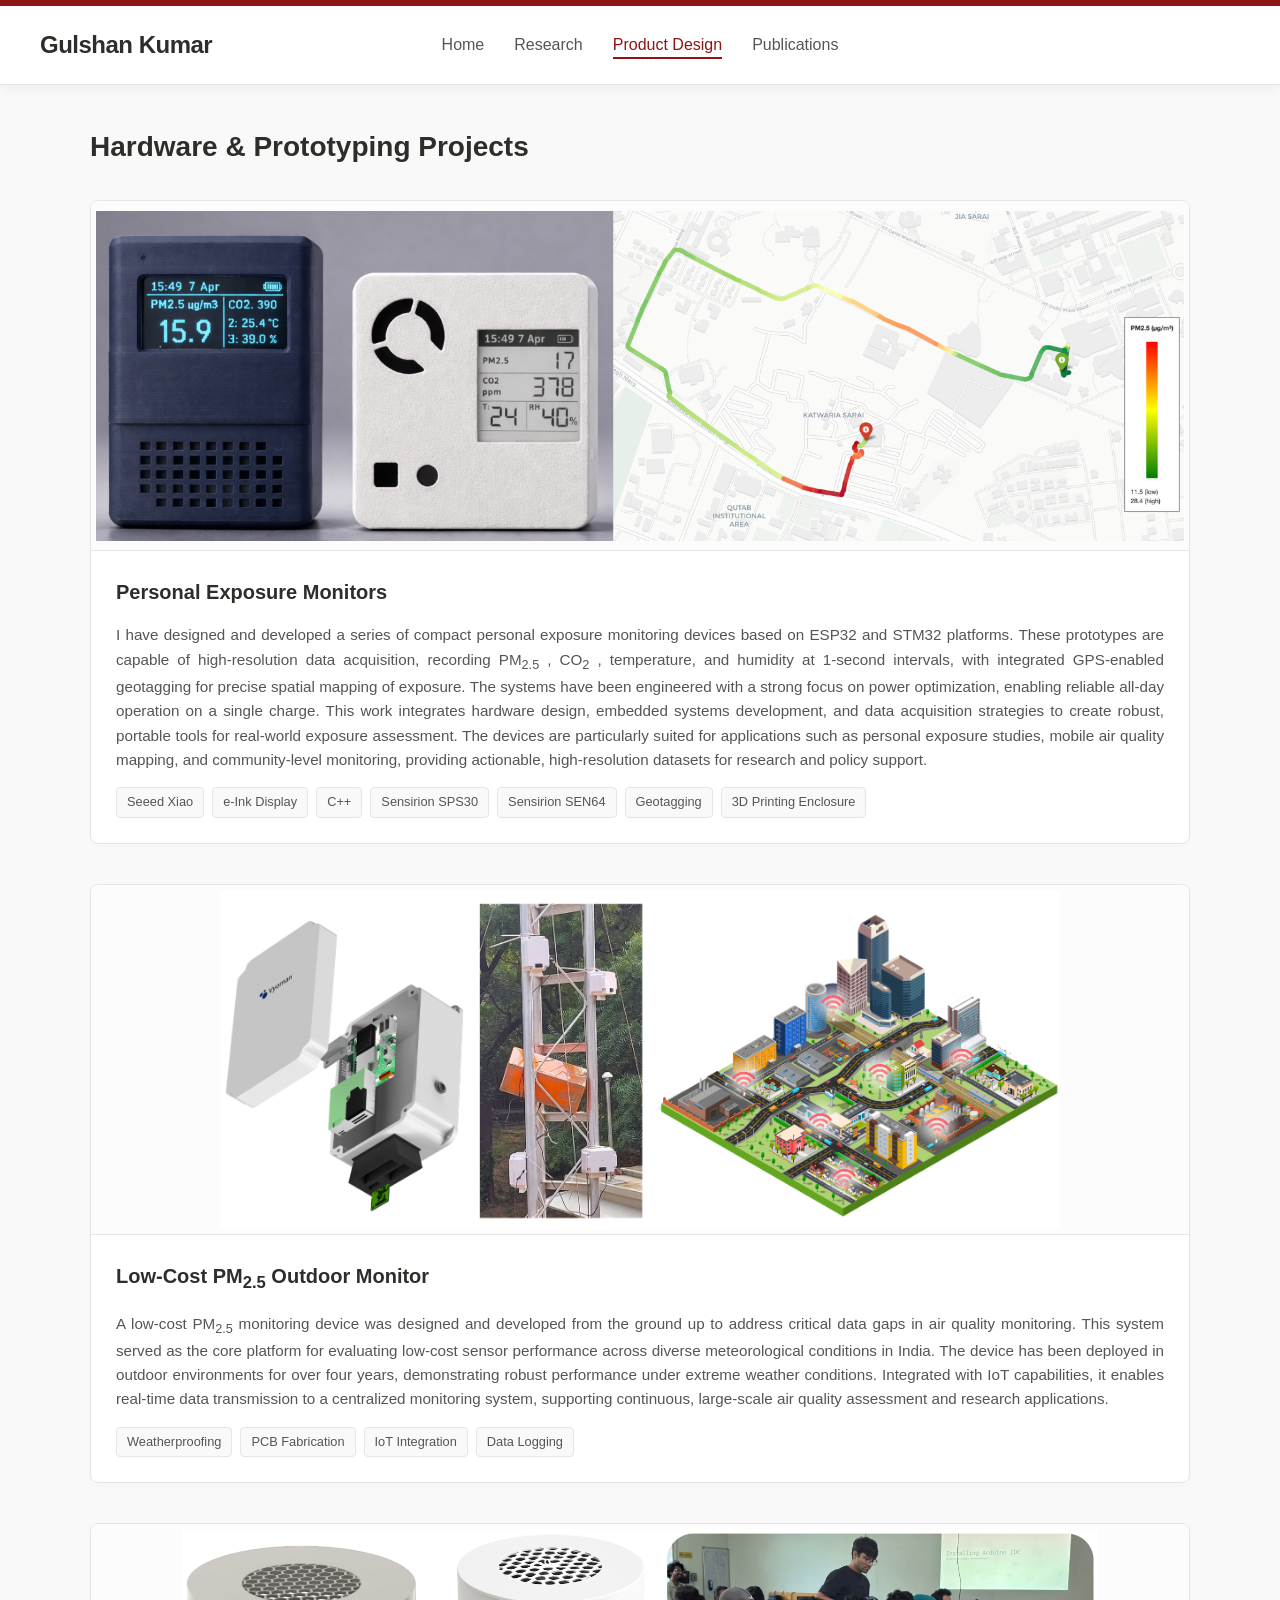
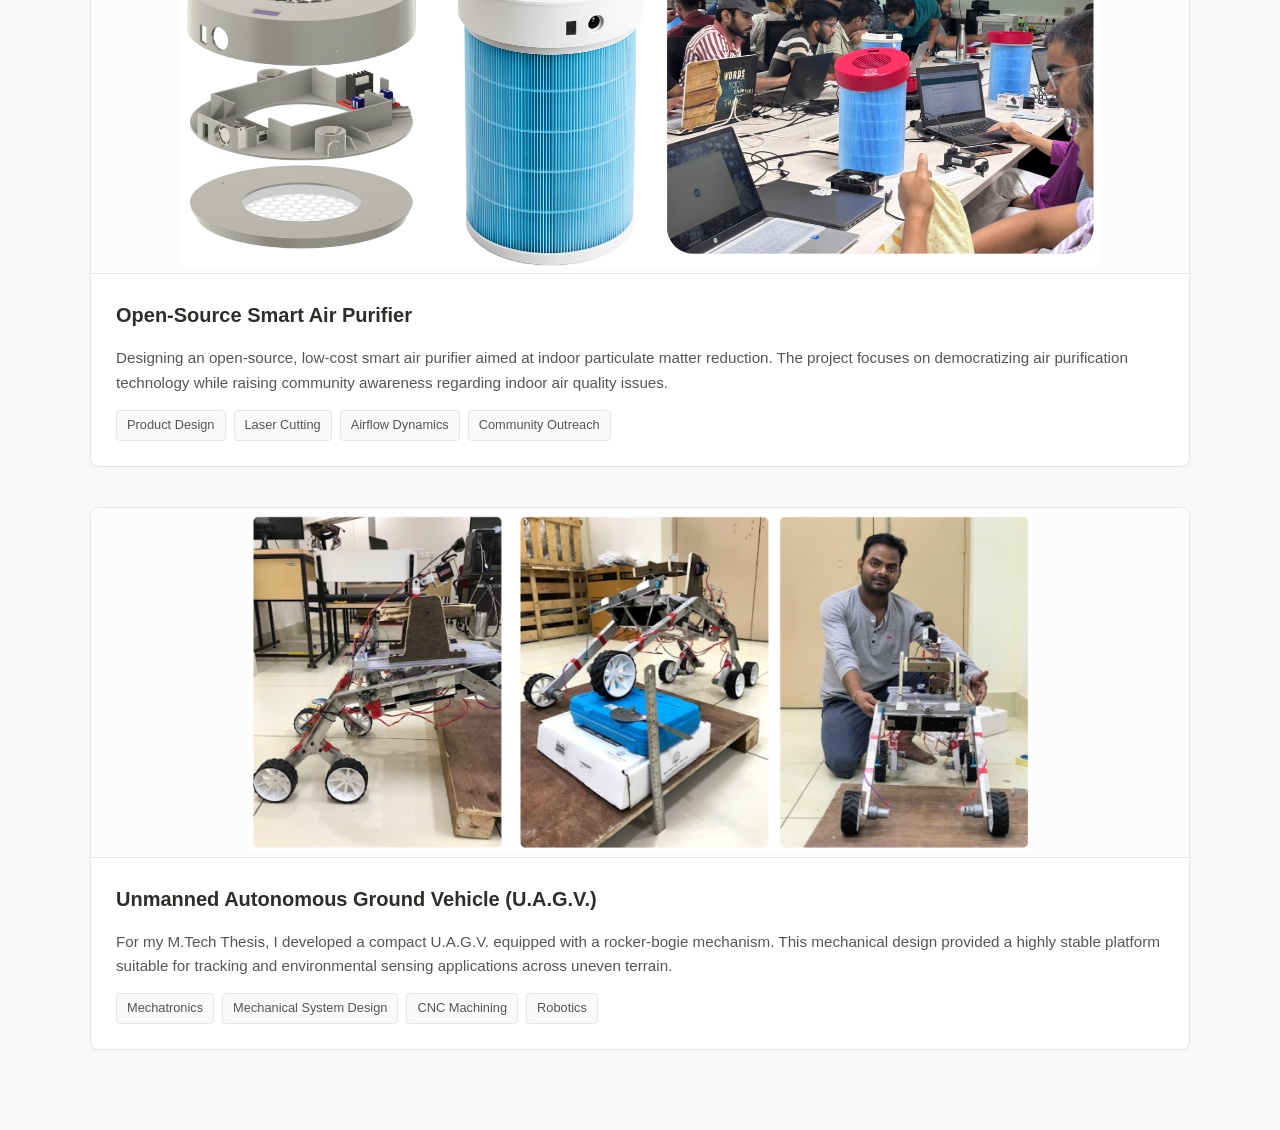
==== design.html @ d7b1f655 "web" ====
<!DOCTYPE html>
<html lang="en">
<head>
    <meta charset="UTF-8">
    <meta name="viewport" content="width=device-width, initial-scale=1.0">
    <title>Gulshan Kumar | Product Design</title>
    <style>
        /* Base Styles */
        :root {
            --primary-color: #8C1515;
            --text-main: #2e2d29;
            --text-muted: #555555;
            --bg-color: #f9f9f9;
            --border-color: #e5e5e5;
        }

        body {
            font-family: -apple-system, BlinkMacSystemFont, "Segoe UI", Roboto, "Helvetica Neue", Arial, sans-serif;
            line-height: 1.6;
            color: var(--text-main);
            background-color: var(--bg-color);
            margin: 0;
            padding: 0;
        }

        h1, h2, h3 { font-weight: 600; margin-top: 0; }
        a { color: var(--primary-color); text-decoration: none; }
        a:hover { text-decoration: underline; }

        /* Top Navigation Header */
        .site-header {
            background-color: #ffffff;
            border-top: 6px solid var(--primary-color);
            border-bottom: 1px solid var(--border-color);
            padding: 20px 40px;
            display: grid;
            grid-template-columns: 1fr auto 1fr;
            align-items: center;
            box-shadow: 0 4px 12px rgba(0,0,0,0.05);
            position: sticky;
            top: 0;
            z-index: 1000; 
        }

        .site-title {
            grid-column: 1;
            justify-self: start;
            font-size: 1.5rem;
            font-weight: 700;
            color: var(--text-main);
            text-decoration: none;
            letter-spacing: -0.5px;
        }

        .site-title:hover { text-decoration: none; color: var(--primary-color); }

        .site-nav {
            grid-column: 2;
            justify-self: center;
            display: flex;
            gap: 30px;
            list-style: none;
            margin: 0;
            padding: 0;
        }

        .site-nav a {
            color: var(--text-muted);
            font-weight: 500;
            text-decoration: none;
            font-size: 1rem;
            transition: color 0.2s ease;
            padding-bottom: 4px;
        }

        .site-nav a:hover, .site-nav a.active {
            color: var(--primary-color);
            text-decoration: none;
            border-bottom: 2px solid var(--primary-color);
        }

        /* Layout Container */
        .container {
            max-width: 1100px;
            margin: 40px auto;
            padding: 0 20px;
            display: flex;
            gap: 50px;
            align-items: flex-start;
        }

        /* Left Sidebar */
        .profile-sidebar {
            flex: 0 0 300px;
            background: #fff;
            padding: 30px;
            border-radius: 8px;
            box-shadow: 0 2px 10px rgba(0,0,0,0.05);
            position: sticky;
            top: 120px; 
        }

        .profile-image {
            width: 200px;
            height: 200px;
            border-radius: 50%;
            object-fit: cover;
            margin: 0 auto 20px;
            display: block;
            border: 4px solid var(--border-color);
        }

        .profile-name {
            font-size: 1.75rem;
            text-align: center;
            margin-bottom: 5px;
            color: var(--text-main);
            line-height: 1.2;
        }

        .profile-title {
            font-size: 0.95rem;
            text-align: center;
            color: var(--text-muted);
            margin-bottom: 20px;
            font-weight: 500;
        }

        .contact-info {
            border-top: 1px solid var(--border-color);
            padding-top: 20px;
            margin-top: 20px;
            font-size: 0.9rem;
            word-break: break-word;
        }

        .contact-item {
            margin-bottom: 12px;
            display: flex;
            align-items: flex-start;
            gap: 10px;
        }

        .contact-label { font-weight: 600; min-width: 65px; color: var(--text-main); }

        /* Right Content Area */
        .profile-content {
            flex: 1;
        }

        .section-title {
            font-size: 1.75rem;
            color: var(--text-main);
            margin-bottom: 30px;
        }

        /* Custom Design Portfolio Cards */
        .design-card {
            background: #fff;
            border: 1px solid var(--border-color);
            border-radius: 8px;
            overflow: hidden;
            margin-bottom: 40px;
            box-shadow: 0 2px 10px rgba(0,0,0,0.02);
            transition: transform 0.2s ease, box-shadow 0.2s ease;
        }

        .design-card:hover {
            transform: translateY(-2px);
            box-shadow: 0 6px 15px rgba(0,0,0,0.06);
        }

        .design-image {
            width: 100%;
            height: 350px;
            object-fit: cover;
            border-bottom: 1px solid var(--border-color);
            display: block;
        }

        .design-content {
            padding: 25px;
        }

        .design-title {
            font-size: 1.25rem;
            font-weight: 600;
            color: var(--text-main);
            margin-bottom: 10px;
        }

        .design-desc {
            font-size: 0.95rem;
            color: var(--text-muted);
            margin-bottom: 15px;
        }

        .design-tech-stack {
            display: flex;
            flex-wrap: wrap;
            gap: 8px;
        }

        .tech-tag {
            background-color: var(--bg-color);
            border: 1px solid var(--border-color);
            padding: 4px 10px;
            border-radius: 4px;
            font-size: 0.8rem;
            font-weight: 500;
            color: var(--text-muted);
        }

        /* Responsive Design */
        @media (max-width: 850px) {
            .site-header { display: flex; flex-direction: column; gap: 15px; padding: 20px; }
            .site-nav { flex-wrap: wrap; justify-content: center; gap: 15px; }
            .container { flex-direction: column; align-items: center; margin-top: 20px; }
            .profile-sidebar { flex: none; width: 100%; max-width: 500px; position: static; box-sizing: border-box; }
            .profile-content { width: 100%; box-sizing: border-box; }
            .design-image { height: 250px; }
        }
        .design-image {
            width: 100%;
            height: 350px; 
            object-fit: contain; /* <-- This is the magic fix! */
            background-color: #fcfcfc; /* Optional: adds a very subtle gray background behind the render */
            border-bottom: 1px solid var(--border-color);
            display: block;
            padding: 5px; /* Optional: gives the render some breathing room from the edges */
            box-sizing: border-box; /* Ensures padding doesn't break the width */
        }
    </style>
</head>
<body>

    <header class="site-header">
        <a href="index.html" class="site-title">Gulshan Kumar</a>
        <ul class="site-nav">
            <li><a href="index.html">Home</a></li>
            <li><a href="research.html">Research</a></li>
            <li><a href="design.html" class="active">Product Design</a></li>
            <li><a href="publications.html">Publications</a></li>
        </ul>
    </header>

    <div class="container">
        <!-- <aside class="profile-sidebar">
            <img src="https://via.placeholder.com/200" alt="Gulshan Kumar" class="profile-image">
            <h1 class="profile-name">Gulshan Kumar</h1>
            <div class="profile-title">Ph.D. Candidate (Thesis Submitted)<br>Department of Design, IIT Delhi</div>
            <div class="contact-info">
                <div class="contact-item">
                    <span class="contact-label">Email 1:</span>
                    <span><a href="mailto:Gulshan.kumar@design.iitd.ac.in">Gulshan.kumar@design.iitd.ac.in</a></span>
                </div>
                <div class="contact-item">
                    <span class="contact-label">Email 2:</span>
                    <span><a href="mailto:gulshanera@gmail.com">gulshanera@gmail.com</a></span>
                </div>
                <div class="contact-item">
                    <span class="contact-label">Website:</span>
                    <span><a href="https://gulshanera.in">gulshanera.in</a></span>
                </div>
            </div>
        </aside> -->

        <main class="profile-content">
            <h2 class="section-title">Hardware & Prototyping Projects</h2>

            <article class="design-card">
                <img src="assets/image/pem_track.png" alt="Personal Exposure Monitors" class="design-image">
                <div class="design-content">
                    <h3 class="design-title">Personal Exposure Monitors</h3>
                    <p style="text-align: justify;" class="design-desc">I have designed and developed a series of compact personal exposure monitoring devices based on ESP32 and STM32 platforms. These prototypes are capable of high-resolution data acquisition, recording PM<sub>2.5</sub> , CO<sub>2</sub> , temperature, and humidity at 1-second intervals, with integrated GPS-enabled geotagging for precise spatial mapping of exposure. The systems have been engineered with a strong focus on power optimization, enabling reliable all-day operation on a single charge. This work integrates hardware design, embedded systems development, and data acquisition strategies to create robust, portable tools for real-world exposure assessment. The devices are particularly suited for applications such as personal exposure studies, mobile air quality mapping, and community-level monitoring, providing actionable, high-resolution datasets for research and policy support.</p>
                    <div class="design-tech-stack">
                        <span class="tech-tag">Seeed Xiao</span>
                        <span class="tech-tag">e-Ink Display</span>
                        <span class="tech-tag">C++</span>
                        <span class="tech-tag">Sensirion SPS30</span>
                        <span class="tech-tag">Sensirion SEN64</span>
                        <span class="tech-tag">Geotagging</span>
                        <span class="tech-tag">3D Printing Enclosure</span>
                    </div>
                </div>
            </article>

            <article class="design-card">
                <img src="assets/image/outdoor monitor.png" alt="Outdoor PM2.5 Monitor" class="design-image">
                <div class="design-content">
                    <h3 class="design-title"> Low-Cost PM<sub>2.5</sub> Outdoor Monitor</h3>
                    <p style="text-align: justify;" class="design-desc">A low-cost PM<sub>2.5</sub> monitoring device was designed and developed from the ground up to address critical data gaps in air quality monitoring. This system served as the core platform for evaluating low-cost sensor performance across diverse meteorological conditions in India. The device has been deployed in outdoor environments for over four years, demonstrating robust performance under extreme weather conditions. Integrated with IoT capabilities, it enables real-time data transmission to a centralized monitoring system, supporting continuous, large-scale air quality assessment and research applications.</p>
                    <div class="design-tech-stack">
                        <span class="tech-tag">Weatherproofing</span>
                        <span class="tech-tag">PCB Fabrication</span>
                        <span class="tech-tag">IoT Integration</span>
                        <span class="tech-tag">Data Logging</span>
                    </div>
                </div>
            </article>

            <article class="design-card">
                <img src="assets/image/air purifier.png" alt="DIY Smart Air Purifier" class="design-image">
                <div class="design-content">
                    <h3 class="design-title">Open-Source Smart Air Purifier</h3>
                    <p class="design-desc">Designing an open-source, low-cost smart air purifier aimed at indoor particulate matter reduction. The project focuses on democratizing air purification technology while raising community awareness regarding indoor air quality issues.</p>
                    <div class="design-tech-stack">
                        <span class="tech-tag">Product Design</span>
                        <span class="tech-tag">Laser Cutting</span>
                        <span class="tech-tag">Airflow Dynamics</span>
                        <span class="tech-tag">Community Outreach</span>
                    </div>
                </div>
            </article>

            <article class="design-card">
                <img src="assets/image/uagv.png" alt="UAGV Prototype" class="design-image">
                <div class="design-content">
                    <h3 class="design-title">Unmanned Autonomous Ground Vehicle (U.A.G.V.)</h3>
                    <p class="design-desc">For my M.Tech Thesis, I developed a compact U.A.G.V. equipped with a rocker-bogie mechanism. This mechanical design provided a highly stable platform suitable for tracking and environmental sensing applications across uneven terrain.</p>
                    <div class="design-tech-stack">
                        <span class="tech-tag">Mechatronics</span>
                        <span class="tech-tag">Mechanical System Design</span>
                        <span class="tech-tag">CNC Machining</span>
                        <span class="tech-tag">Robotics</span>
                    </div>
                </div>
            </article>

        </main>
    </div>
</body>
</html>
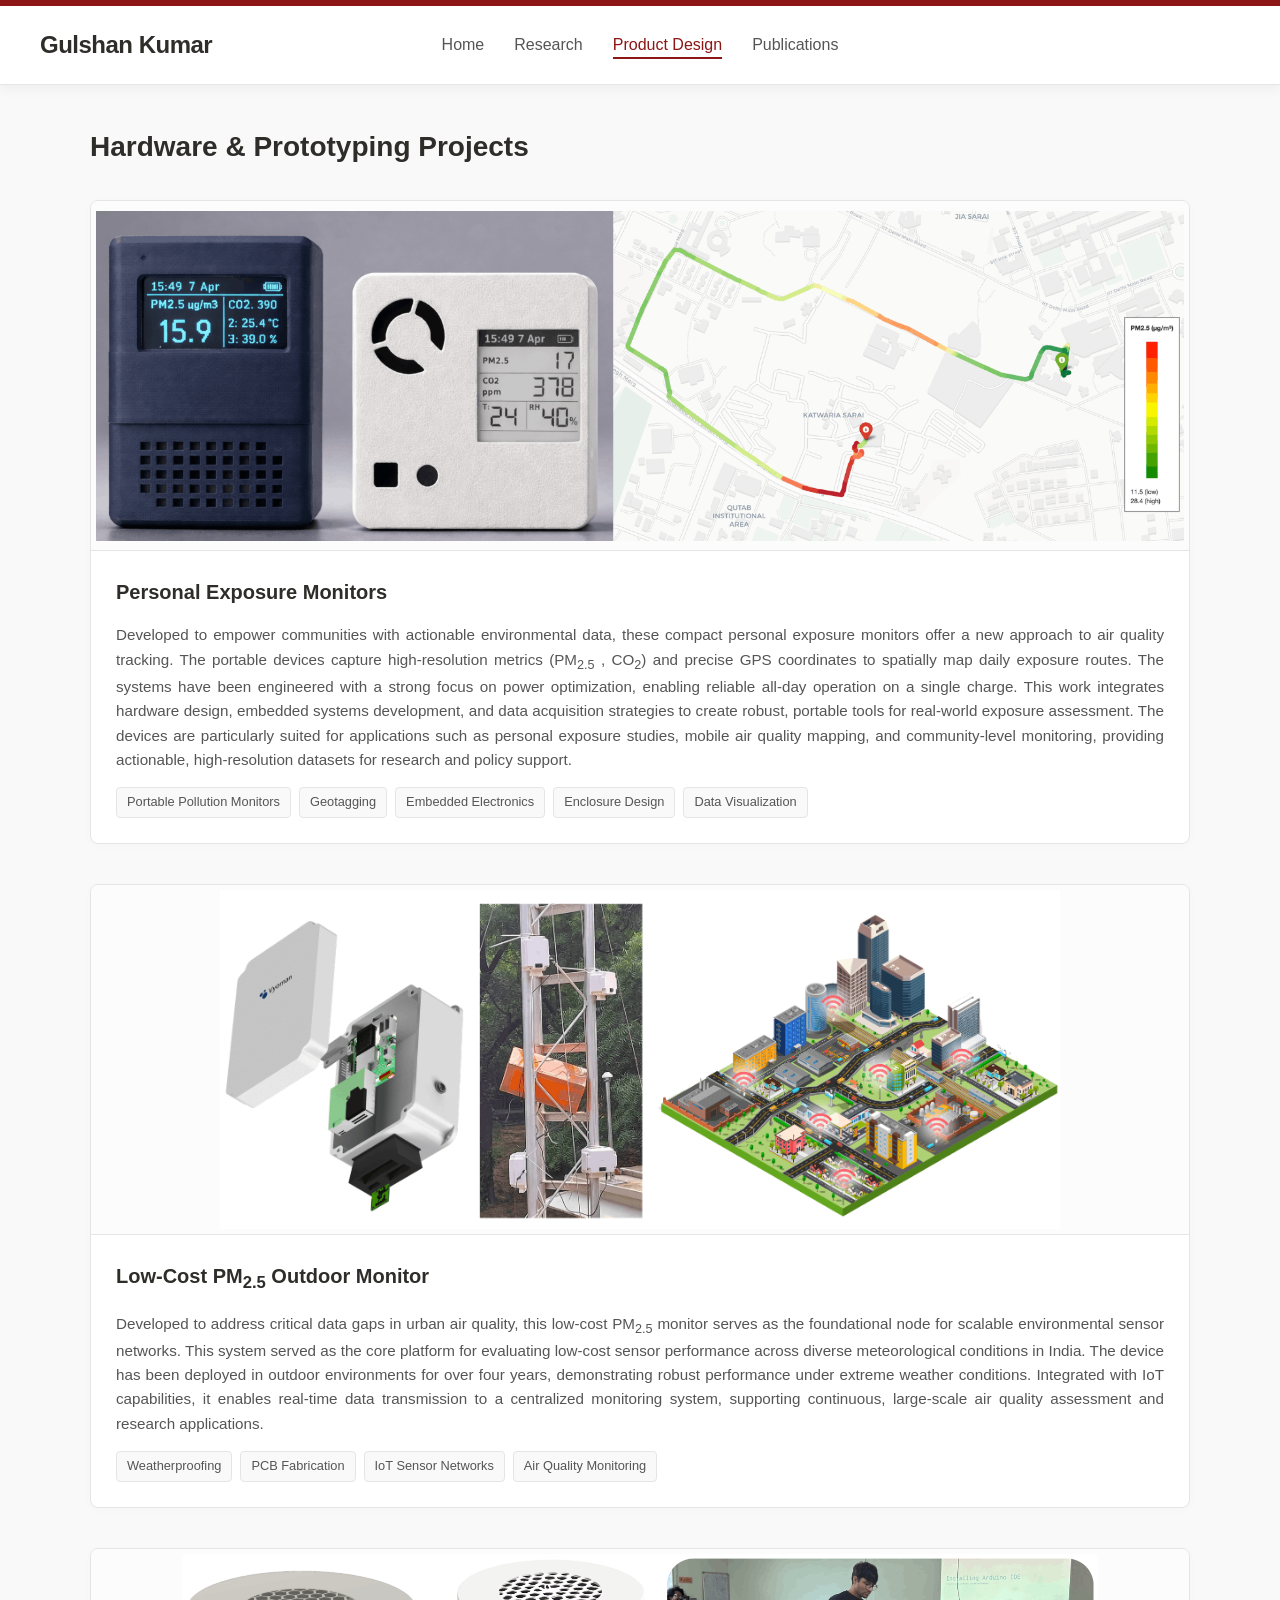
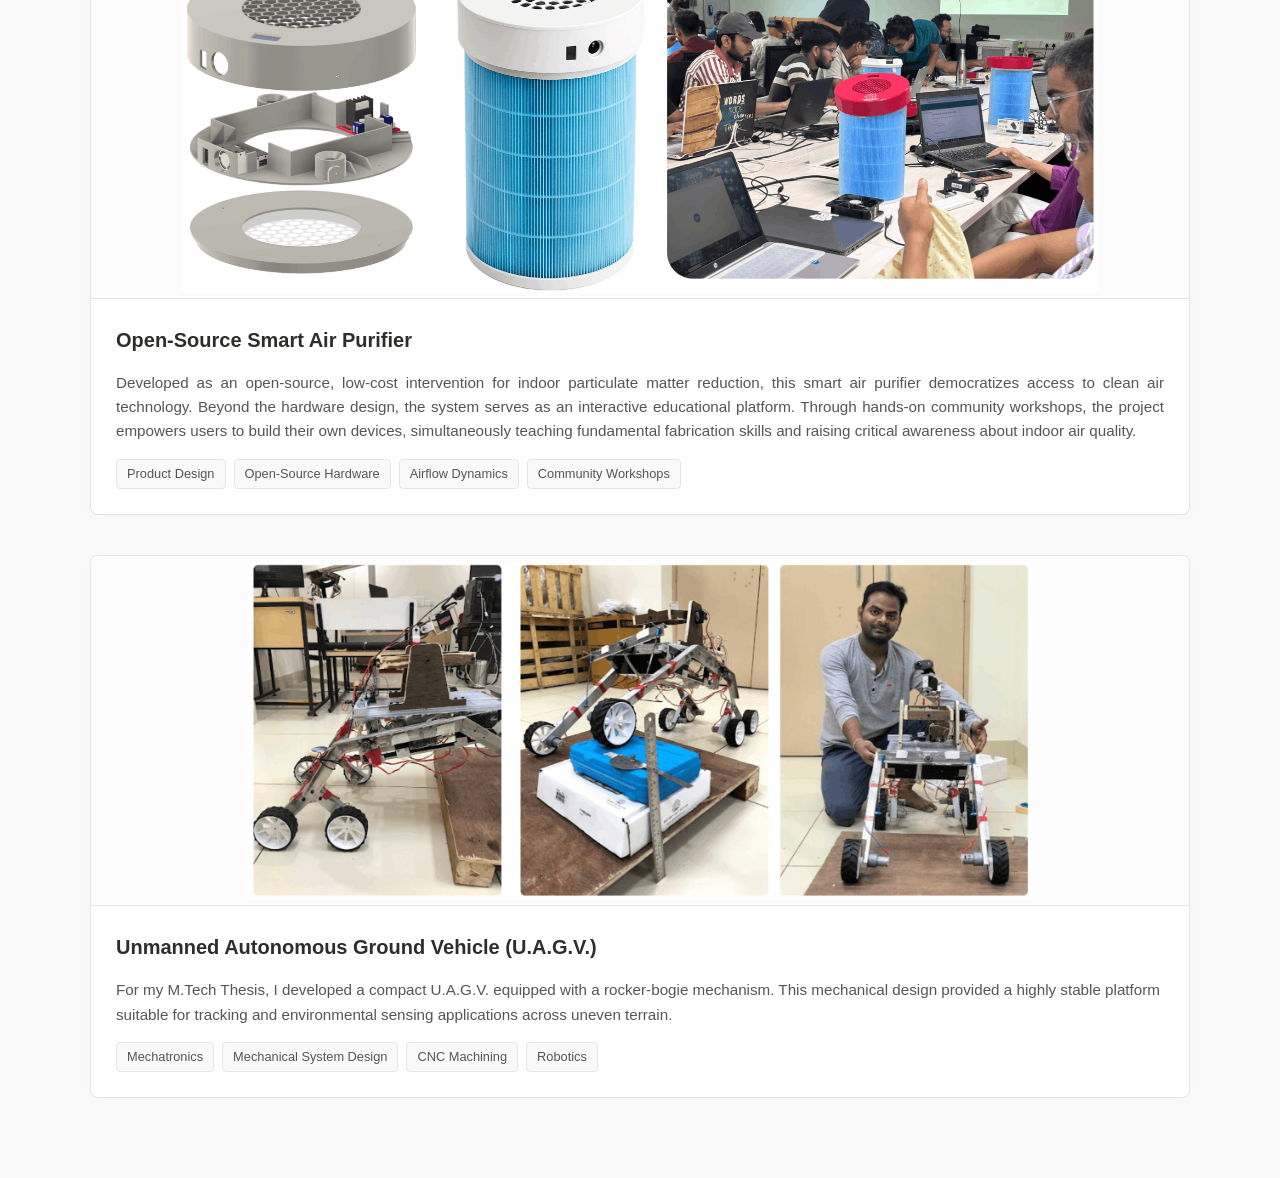
==== commit 865337f5: "update" ====
--- a/design.html
+++ b/design.html
@@ -272,15 +272,18 @@
                 <img src="assets/image/pem_track.png" alt="Personal Exposure Monitors" class="design-image">
                 <div class="design-content">
                     <h3 class="design-title">Personal Exposure Monitors</h3>
-                    <p style="text-align: justify;" class="design-desc">I have designed and developed a series of compact personal exposure monitoring devices based on ESP32 and STM32 platforms. These prototypes are capable of high-resolution data acquisition, recording PM<sub>2.5</sub> , CO<sub>2</sub> , temperature, and humidity at 1-second intervals, with integrated GPS-enabled geotagging for precise spatial mapping of exposure. The systems have been engineered with a strong focus on power optimization, enabling reliable all-day operation on a single charge. This work integrates hardware design, embedded systems development, and data acquisition strategies to create robust, portable tools for real-world exposure assessment. The devices are particularly suited for applications such as personal exposure studies, mobile air quality mapping, and community-level monitoring, providing actionable, high-resolution datasets for research and policy support.</p>
+                    <p style="text-align: justify;" class="design-desc">Developed to empower communities with actionable environmental data, these compact personal exposure monitors offer a new approach to air quality tracking. The portable devices capture high-resolution metrics (PM<sub>2.5</sub> , CO<sub>2</sub>) and precise GPS coordinates to spatially map daily exposure routes. The systems have been engineered with a strong focus on power optimization, enabling reliable all-day operation on a single charge. This work integrates hardware design, embedded systems development, and data acquisition strategies to create robust, portable tools for real-world exposure assessment. The devices are particularly suited for applications such as personal exposure studies, mobile air quality mapping, and community-level monitoring, providing actionable, high-resolution datasets for research and policy support.</p>
                     <div class="design-tech-stack">
-                        <span class="tech-tag">Seeed Xiao</span>
-                        <span class="tech-tag">e-Ink Display</span>
-                        <span class="tech-tag">C++</span>
-                        <span class="tech-tag">Sensirion SPS30</span>
-                        <span class="tech-tag">Sensirion SEN64</span>
+                        <!-- <span class="tech-tag">Seeed Xiao</span> -->
+                        <!-- <span class="tech-tag">e-Ink Display</span> -->
+                        <!-- <span class="tech-tag">C++</span> -->
+                        <!-- <span class="tech-tag">Sensirion SPS30</span>
+                        <span class="tech-tag">Sensirion SEN64</span> -->
+                        <span class="tech-tag">Portable Pollution Monitors</span>
                         <span class="tech-tag">Geotagging</span>
-                        <span class="tech-tag">3D Printing Enclosure</span>
+                        <span class="tech-tag">Embedded Electronics</span>
+                        <span class="tech-tag">Enclosure Design</span>
+                        <span class="tech-tag">Data Visualization</span>
                     </div>
                 </div>
             </article>
@@ -289,12 +292,12 @@
                 <img src="assets/image/outdoor monitor.png" alt="Outdoor PM2.5 Monitor" class="design-image">
                 <div class="design-content">
                     <h3 class="design-title"> Low-Cost PM<sub>2.5</sub> Outdoor Monitor</h3>
-                    <p style="text-align: justify;" class="design-desc">A low-cost PM<sub>2.5</sub> monitoring device was designed and developed from the ground up to address critical data gaps in air quality monitoring. This system served as the core platform for evaluating low-cost sensor performance across diverse meteorological conditions in India. The device has been deployed in outdoor environments for over four years, demonstrating robust performance under extreme weather conditions. Integrated with IoT capabilities, it enables real-time data transmission to a centralized monitoring system, supporting continuous, large-scale air quality assessment and research applications.</p>
+                    <p style="text-align: justify;" class="design-desc">Developed to address critical data gaps in urban air quality, this low-cost PM<sub>2.5</sub> monitor serves as the foundational node for scalable environmental sensor networks. This system served as the core platform for evaluating low-cost sensor performance across diverse meteorological conditions in India. The device has been deployed in outdoor environments for over four years, demonstrating robust performance under extreme weather conditions. Integrated with IoT capabilities, it enables real-time data transmission to a centralized monitoring system, supporting continuous, large-scale air quality assessment and research applications.</p>
                     <div class="design-tech-stack">
                         <span class="tech-tag">Weatherproofing</span>
                         <span class="tech-tag">PCB Fabrication</span>
-                        <span class="tech-tag">IoT Integration</span>
-                        <span class="tech-tag">Data Logging</span>
+                        <span class="tech-tag">IoT Sensor Networks</span>
+                        <span class="tech-tag">Air Quality Monitoring</span>
                     </div>
                 </div>
             </article>
@@ -303,12 +306,12 @@
                 <img src="assets/image/air purifier.png" alt="DIY Smart Air Purifier" class="design-image">
                 <div class="design-content">
                     <h3 class="design-title">Open-Source Smart Air Purifier</h3>
-                    <p class="design-desc">Designing an open-source, low-cost smart air purifier aimed at indoor particulate matter reduction. The project focuses on democratizing air purification technology while raising community awareness regarding indoor air quality issues.</p>
+                    <p style="text-align: justify;" class="design-desc">Developed as an open-source, low-cost intervention for indoor particulate matter reduction, this smart air purifier democratizes access to clean air technology. Beyond the hardware design, the system serves as an interactive educational platform. Through hands-on community workshops, the project empowers users to build their own devices, simultaneously teaching fundamental fabrication skills and raising critical awareness about indoor air quality.</p>
                     <div class="design-tech-stack">
                         <span class="tech-tag">Product Design</span>
-                        <span class="tech-tag">Laser Cutting</span>
+                        <span class="tech-tag">Open-Source Hardware</span>
                         <span class="tech-tag">Airflow Dynamics</span>
-                        <span class="tech-tag">Community Outreach</span>
+                        <span class="tech-tag">Community Workshops</span>
                     </div>
                 </div>
             </article>
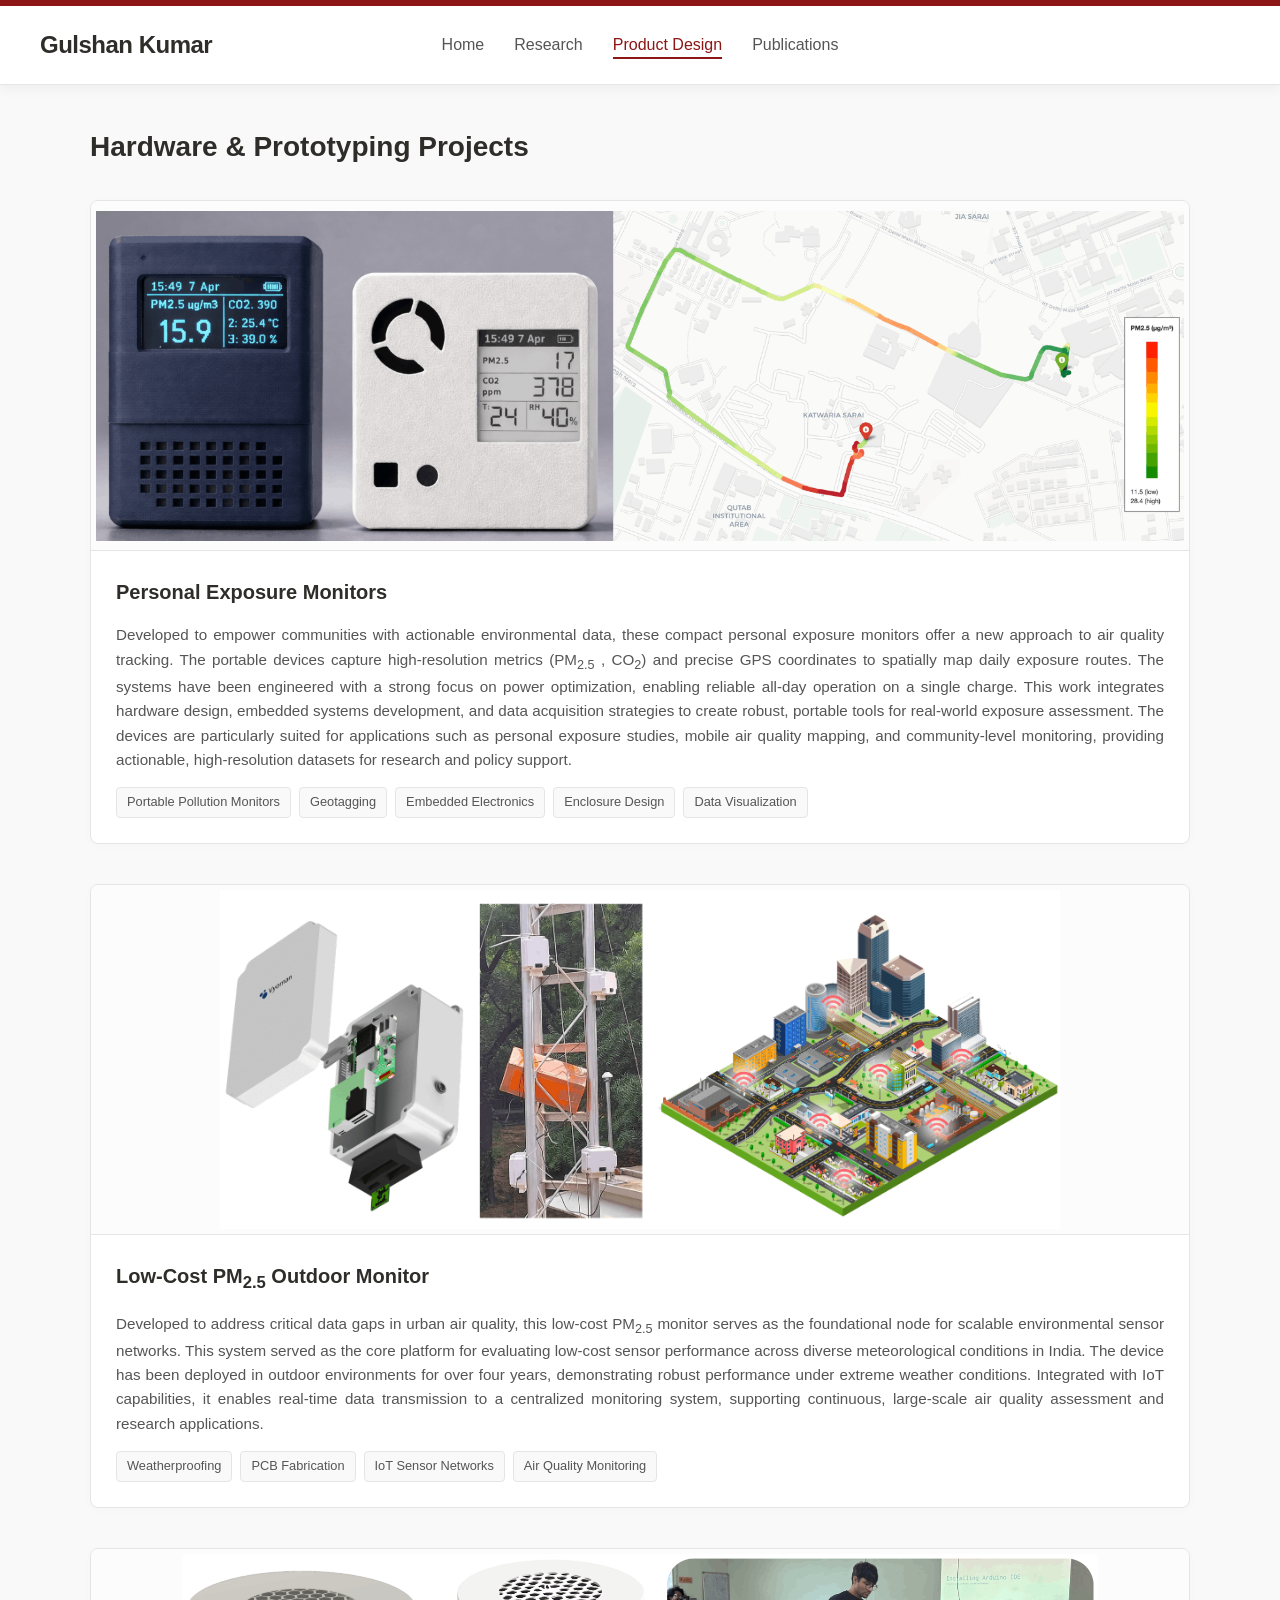
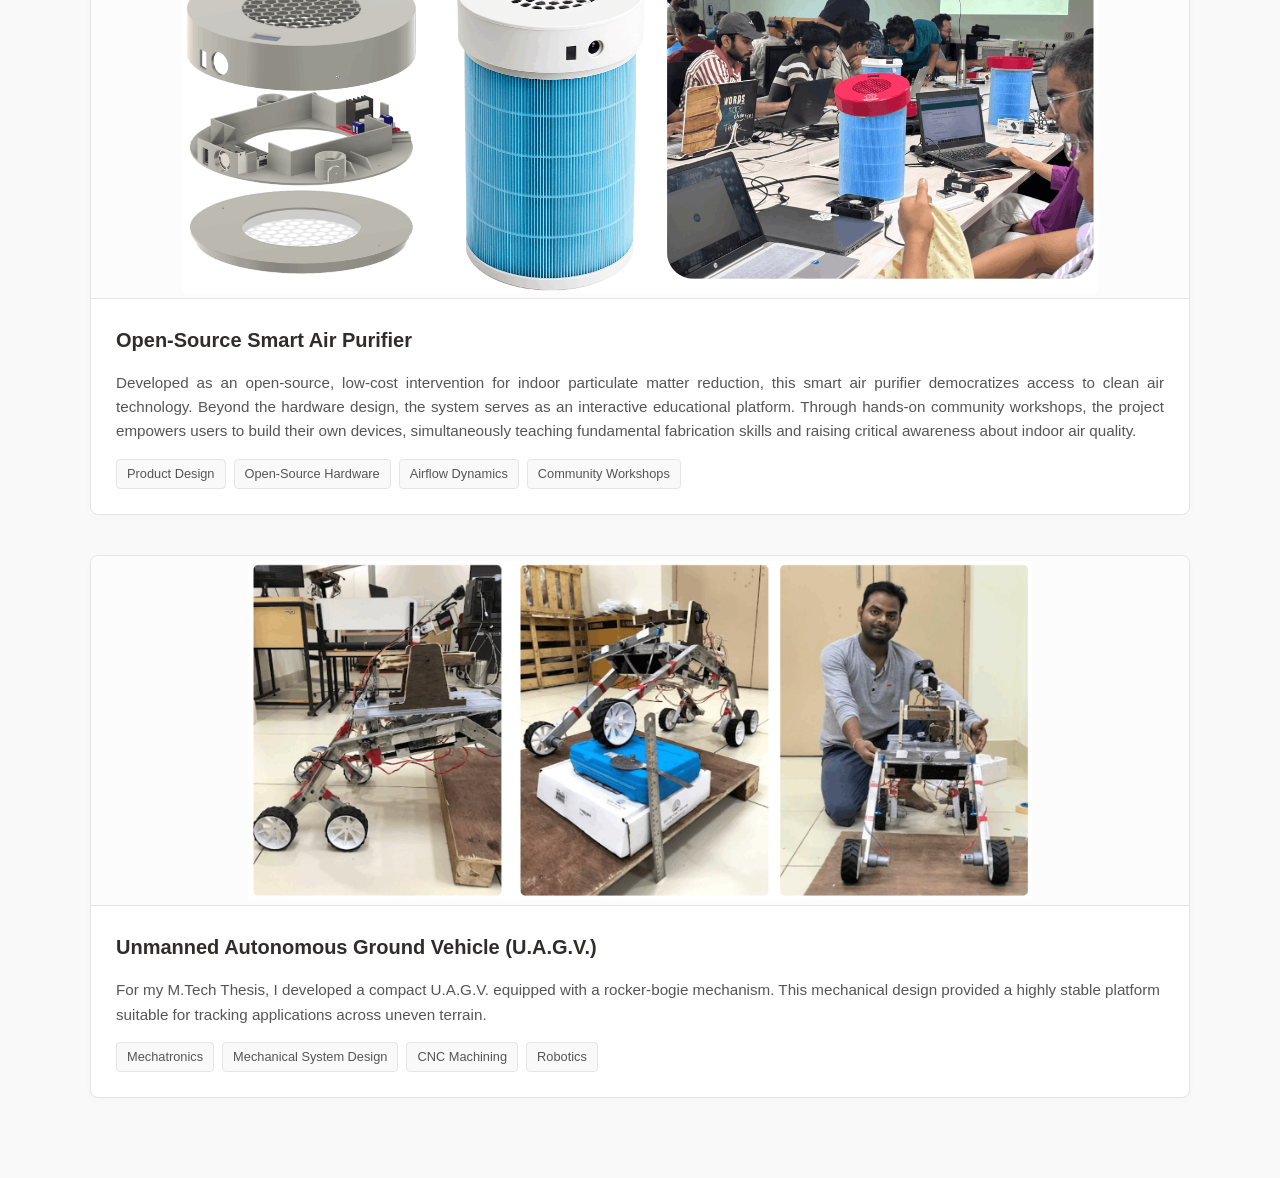
==== commit 0a3393bb: "Update design.html" ====
--- a/design.html
+++ b/design.html
@@ -320,7 +320,7 @@
                 <img src="assets/image/uagv.png" alt="UAGV Prototype" class="design-image">
                 <div class="design-content">
                     <h3 class="design-title">Unmanned Autonomous Ground Vehicle (U.A.G.V.)</h3>
-                    <p class="design-desc">For my M.Tech Thesis, I developed a compact U.A.G.V. equipped with a rocker-bogie mechanism. This mechanical design provided a highly stable platform suitable for tracking and environmental sensing applications across uneven terrain.</p>
+                    <p class="design-desc">For my M.Tech Thesis, I developed a compact U.A.G.V. equipped with a rocker-bogie mechanism. This mechanical design provided a highly stable platform suitable for tracking applications across uneven terrain.</p>
                     <div class="design-tech-stack">
                         <span class="tech-tag">Mechatronics</span>
                         <span class="tech-tag">Mechanical System Design</span>
@@ -333,4 +333,4 @@
         </main>
     </div>
 </body>
-</html>+</html>
